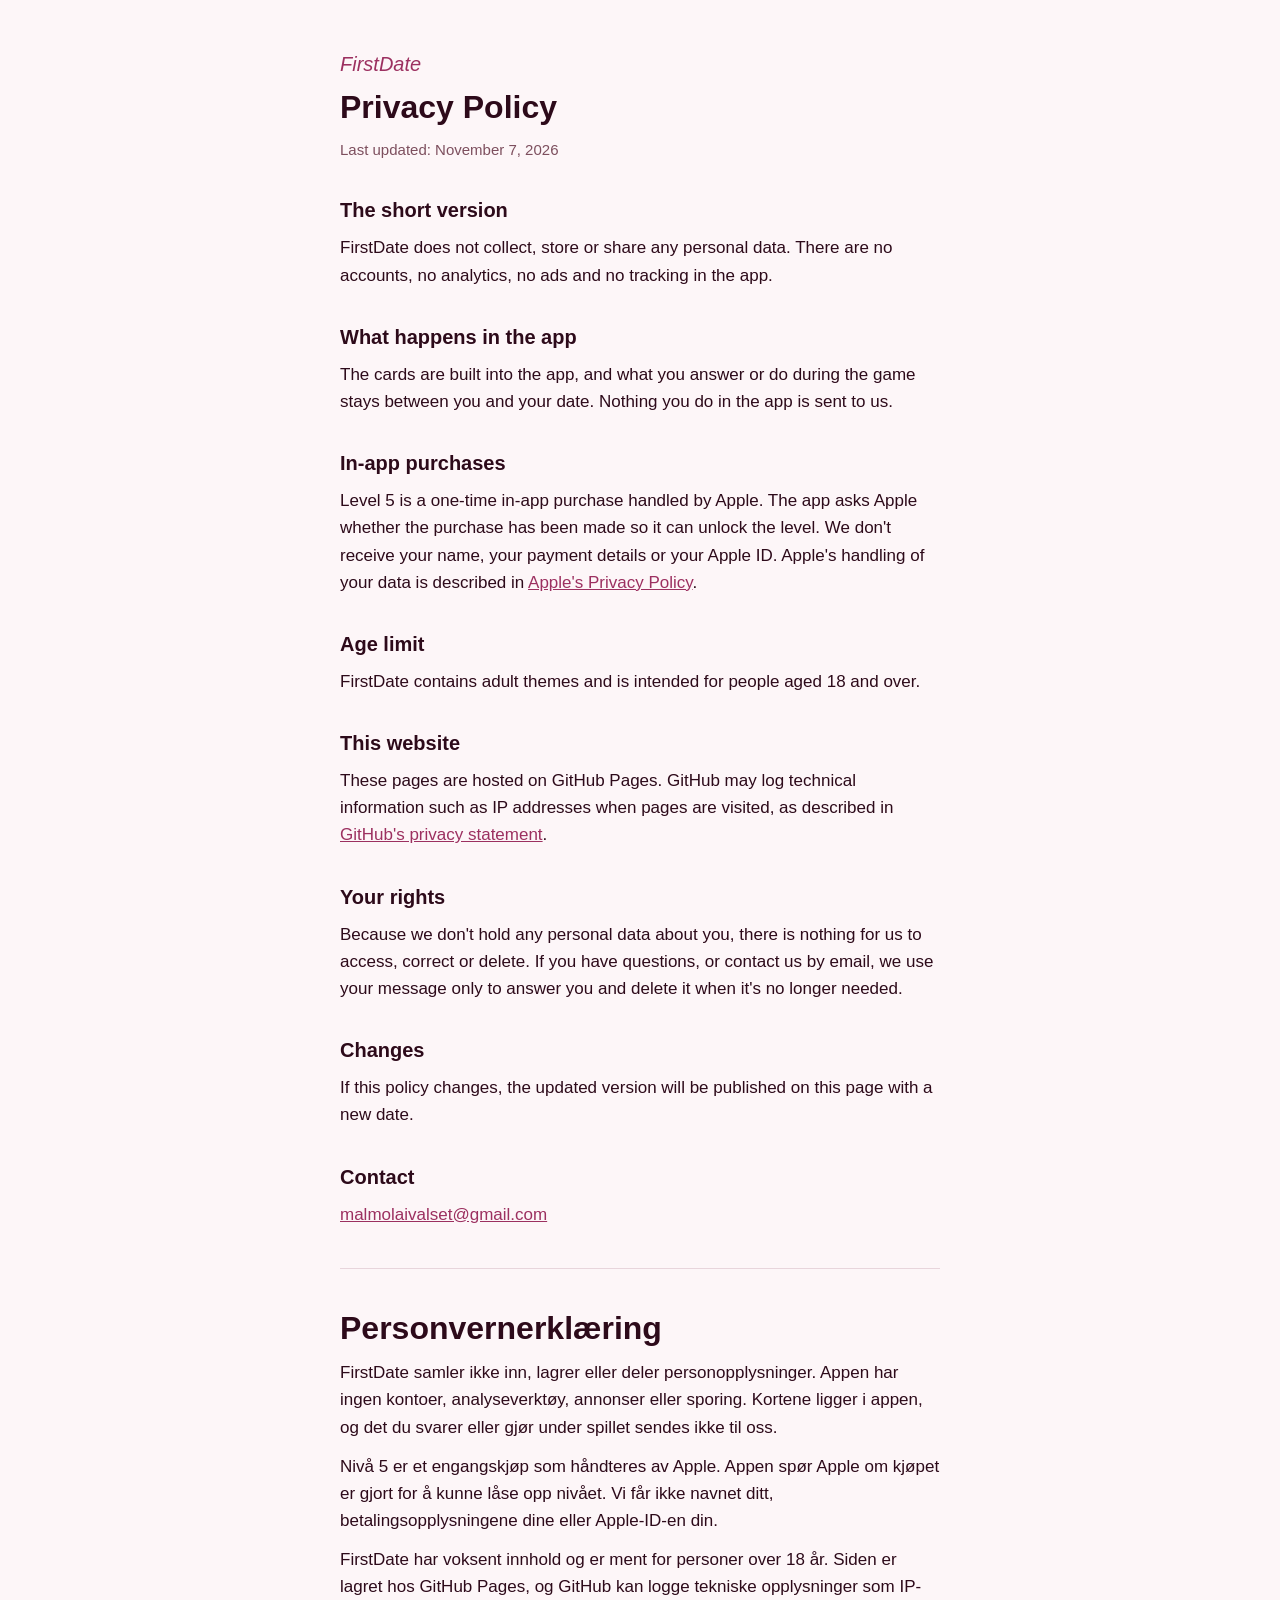
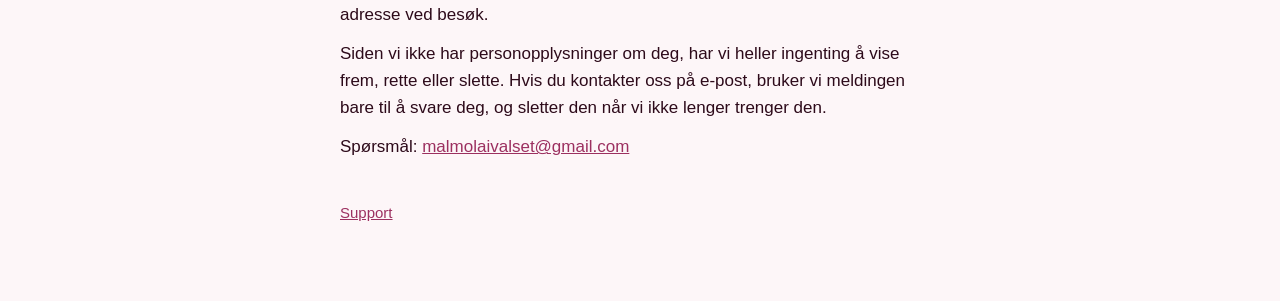
==== privacy.html @ d9dcc704 "Add FirstDate support and privacy pages Co-Authored-By: Claude Opus 5.5 <noreply@anthropic.com>" ====
<!doctype html>
<html lang="en">
<head>
<meta charset="utf-8">
<meta name="viewport" content="width=device-width, initial-scale=1">
<title>FirstDate Privacy Policy</title>
<link rel="stylesheet" href="style.css">
</head>
<body>
<main>
  <p class="brand">FirstDate</p>
  <h1>Privacy Policy</h1>
  <p class="muted">Last updated: November 7, 2026</p>

  <h2>The short version</h2>
  <p>FirstDate does not collect, store or share any personal data. There are no accounts, no analytics, no ads and no tracking in the app.</p>

  <h2>What happens in the app</h2>
  <p>The cards are built into the app, and what you answer or do during the game stays between you and your date. Nothing you do in the app is sent to us.</p>

  <h2>In-app purchases</h2>
  <p>Level 5 is a one-time in-app purchase handled by Apple. The app asks Apple whether the purchase has been made so it can unlock the level. We don't receive your name, your payment details or your Apple ID. Apple's handling of your data is described in <a href="https://www.apple.com/legal/privacy/">Apple's Privacy Policy</a>.</p>

  <h2>Age limit</h2>
  <p>FirstDate contains adult themes and is intended for people aged 18 and over.</p>

  <h2>This website</h2>
  <p>These pages are hosted on GitHub Pages. GitHub may log technical information such as IP addresses when pages are visited, as described in <a href="https://docs.github.com/en/site-policy/privacy-policies/github-general-privacy-statement">GitHub's privacy statement</a>.</p>

  <h2>Your rights</h2>
  <p>Because we don't hold any personal data about you, there is nothing for us to access, correct or delete. If you have questions, or contact us by email, we use your message only to answer you and delete it when it's no longer needed.</p>

  <h2>Changes</h2>
  <p>If this policy changes, the updated version will be published on this page with a new date.</p>

  <h2>Contact</h2>
  <p><a href="mailto:malmolaivalset@gmail.com">malmolaivalset@gmail.com</a></p>

  <hr>

  <h1 lang="nb">Personvernerklæring</h1>
  <div lang="nb">
    <p>FirstDate samler ikke inn, lagrer eller deler personopplysninger. Appen har ingen kontoer, analyseverktøy, annonser eller sporing. Kortene ligger i appen, og det du svarer eller gjør under spillet sendes ikke til oss.</p>
    <p>Nivå 5 er et engangskjøp som håndteres av Apple. Appen spør Apple om kjøpet er gjort for å kunne låse opp nivået. Vi får ikke navnet ditt, betalingsopplysningene dine eller Apple-ID-en din.</p>
    <p>FirstDate har voksent innhold og er ment for personer over 18 år. Siden er lagret hos GitHub Pages, og GitHub kan logge tekniske opplysninger som IP-adresse ved besøk.</p>
    <p>Siden vi ikke har personopplysninger om deg, har vi heller ingenting å vise frem, rette eller slette. Hvis du kontakter oss på e-post, bruker vi meldingen bare til å svare deg, og sletter den når vi ikke lenger trenger den.</p>
    <p>Spørsmål: <a href="mailto:malmolaivalset@gmail.com">malmolaivalset@gmail.com</a></p>
  </div>

  <p class="muted footer"><a href="index.html">Support</a></p>
</main>
</body>
</html>
---- style.css ----
:root {
  --bg: #fdf6f8;
  --text: #2d0a1a;
  --muted: #7d4f5e;
  --accent: #9c3060;
  --line: #e8d5dc;
}
@media (prefers-color-scheme: dark) {
  :root {
    --bg: #1a0510;
    --text: #f5d8e8;
    --muted: #c49aad;
    --accent: #e8a0b8;
    --line: #4a2233;
  }
}
* { box-sizing: border-box; }
body {
  margin: 0;
  background: var(--bg);
  color: var(--text);
  font: 17px/1.6 -apple-system, BlinkMacSystemFont, "Segoe UI", Roboto, sans-serif;
}
main { max-width: 640px; margin: 0 auto; padding: 48px 20px 64px; }
h1 { font-size: 32px; line-height: 1.2; margin: 8px 0 12px; }
h2 { font-size: 20px; margin: 32px 0 8px; }
h3 { font-size: 17px; margin: 20px 0 4px; }
p { margin: 0 0 12px; overflow-wrap: anywhere; }
a { color: var(--accent); }
hr { border: 0; border-top: 1px solid var(--line); margin: 40px 0; }
.brand { color: var(--accent); font-style: italic; font-size: 20px; margin: 0; }
.muted { color: var(--muted); font-size: 15px; }
.footer { margin-top: 40px; }
.button {
  display: inline-block;
  padding: 10px 20px;
  border: 1.5px solid var(--accent);
  border-radius: 999px;
  text-decoration: none;
  font-weight: 600;
}
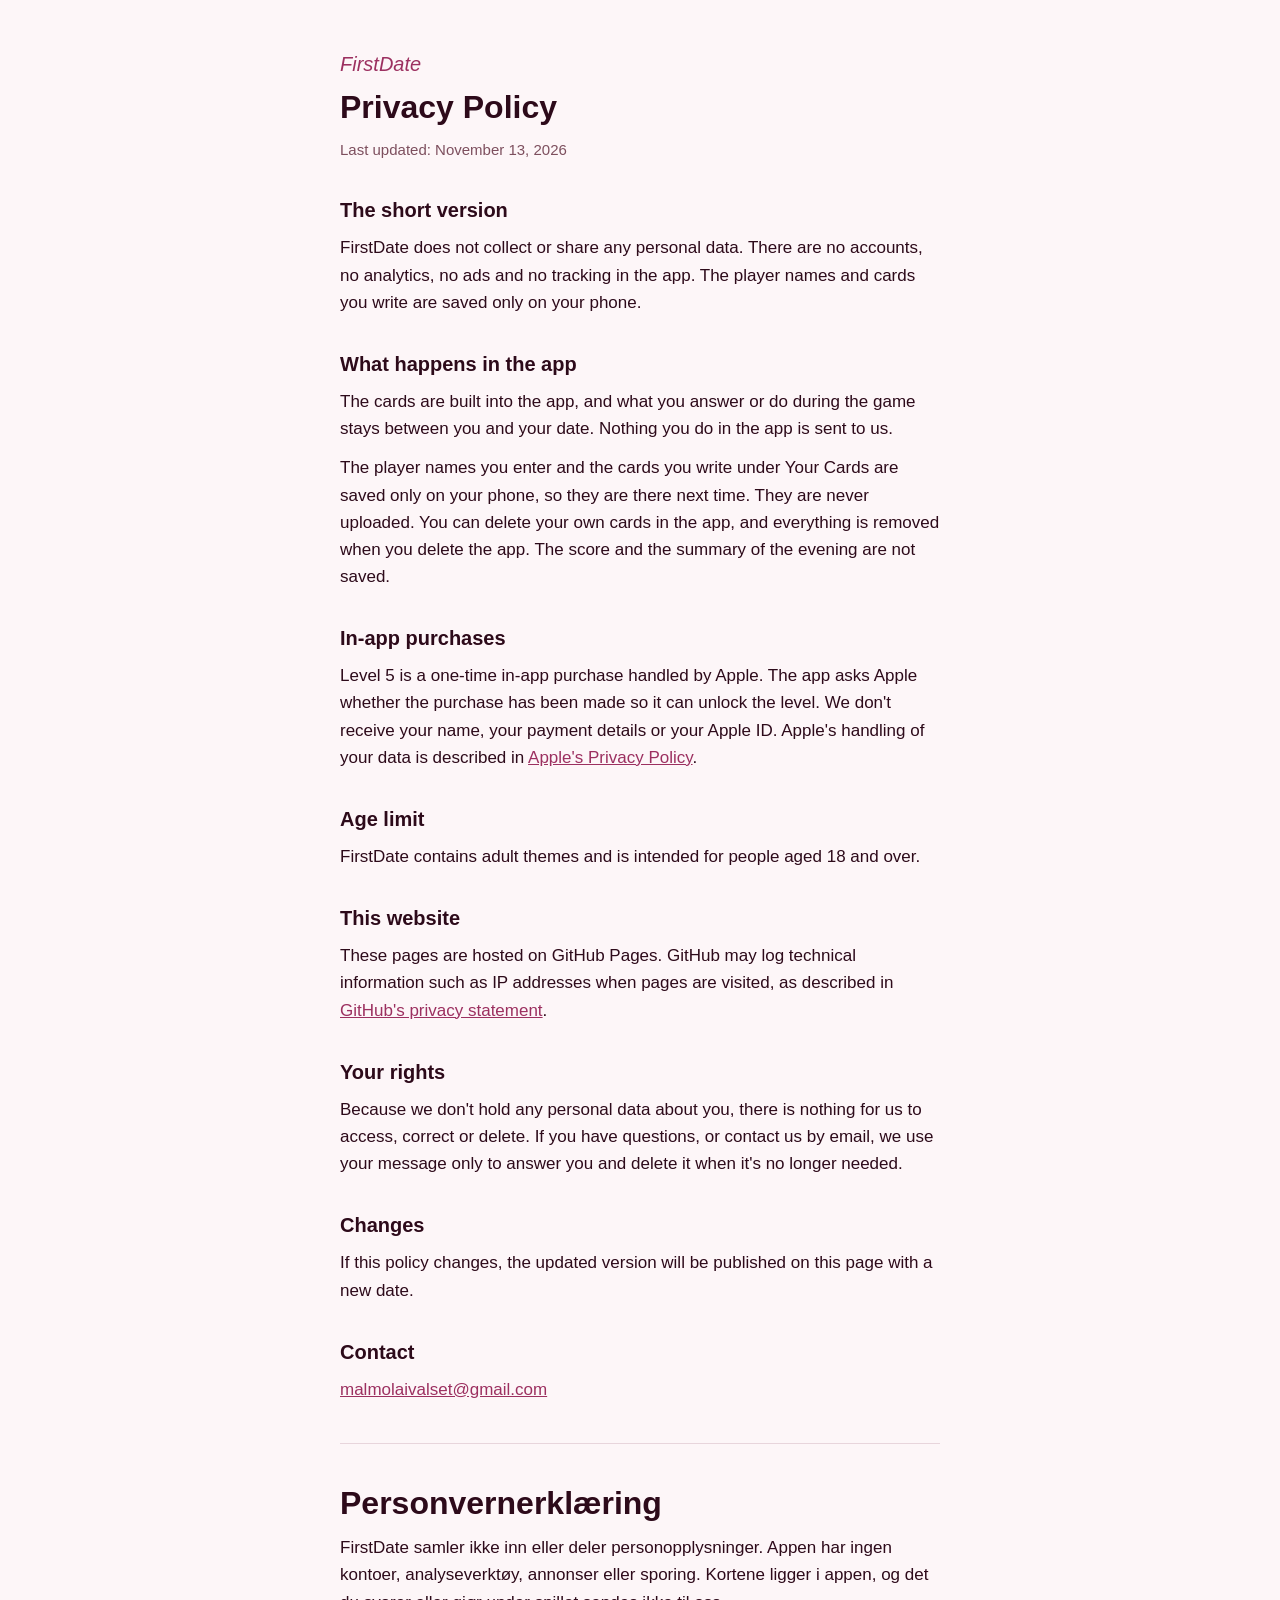
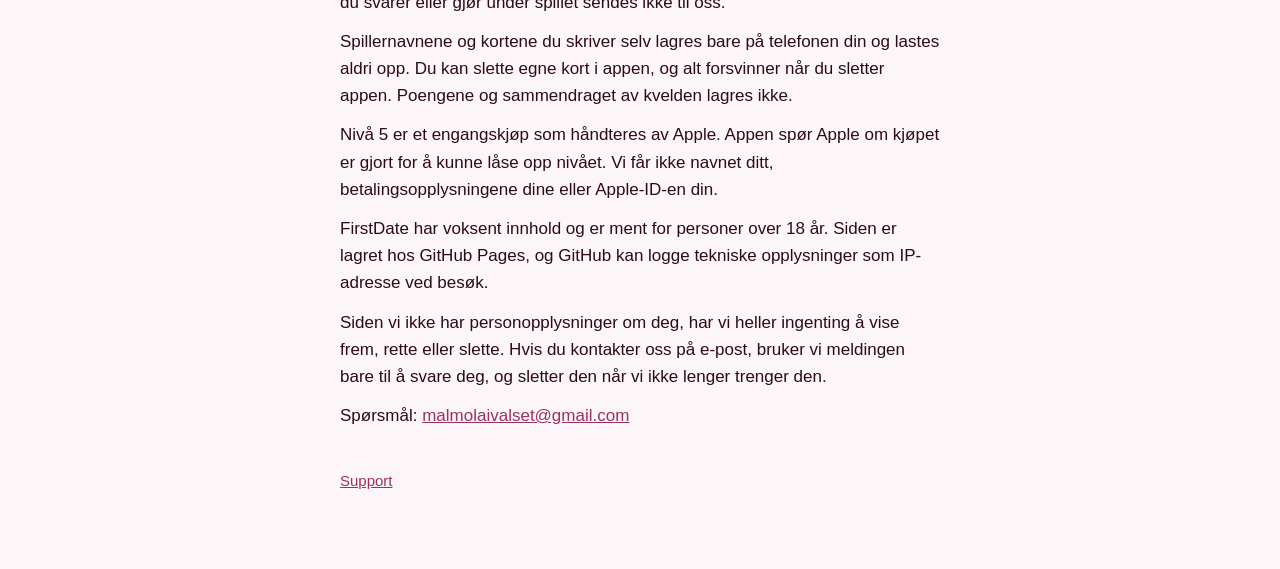
==== commit 0c57d26d: "Privacy policy: names and custom cards are stored on the device only" ====
--- a/privacy.html
+++ b/privacy.html
@@ -10,13 +10,14 @@
 <main>
   <p class="brand">FirstDate</p>
   <h1>Privacy Policy</h1>
-  <p class="muted">Last updated: November 7, 2026</p>
+  <p class="muted">Last updated: November 13, 2026</p>
 
   <h2>The short version</h2>
-  <p>FirstDate does not collect, store or share any personal data. There are no accounts, no analytics, no ads and no tracking in the app.</p>
+  <p>FirstDate does not collect or share any personal data. There are no accounts, no analytics, no ads and no tracking in the app. The player names and cards you write are saved only on your phone.</p>
 
   <h2>What happens in the app</h2>
   <p>The cards are built into the app, and what you answer or do during the game stays between you and your date. Nothing you do in the app is sent to us.</p>
+  <p>The player names you enter and the cards you write under Your Cards are saved only on your phone, so they are there next time. They are never uploaded. You can delete your own cards in the app, and everything is removed when you delete the app. The score and the summary of the evening are not saved.</p>
 
   <h2>In-app purchases</h2>
   <p>Level 5 is a one-time in-app purchase handled by Apple. The app asks Apple whether the purchase has been made so it can unlock the level. We don't receive your name, your payment details or your Apple ID. Apple's handling of your data is described in <a href="https://www.apple.com/legal/privacy/">Apple's Privacy Policy</a>.</p>
@@ -40,7 +41,8 @@
 
   <h1 lang="nb">Personvernerklæring</h1>
   <div lang="nb">
-    <p>FirstDate samler ikke inn, lagrer eller deler personopplysninger. Appen har ingen kontoer, analyseverktøy, annonser eller sporing. Kortene ligger i appen, og det du svarer eller gjør under spillet sendes ikke til oss.</p>
+    <p>FirstDate samler ikke inn eller deler personopplysninger. Appen har ingen kontoer, analyseverktøy, annonser eller sporing. Kortene ligger i appen, og det du svarer eller gjør under spillet sendes ikke til oss.</p>
+    <p>Spillernavnene og kortene du skriver selv lagres bare på telefonen din og lastes aldri opp. Du kan slette egne kort i appen, og alt forsvinner når du sletter appen. Poengene og sammendraget av kvelden lagres ikke.</p>
     <p>Nivå 5 er et engangskjøp som håndteres av Apple. Appen spør Apple om kjøpet er gjort for å kunne låse opp nivået. Vi får ikke navnet ditt, betalingsopplysningene dine eller Apple-ID-en din.</p>
     <p>FirstDate har voksent innhold og er ment for personer over 18 år. Siden er lagret hos GitHub Pages, og GitHub kan logge tekniske opplysninger som IP-adresse ved besøk.</p>
     <p>Siden vi ikke har personopplysninger om deg, har vi heller ingenting å vise frem, rette eller slette. Hvis du kontakter oss på e-post, bruker vi meldingen bare til å svare deg, og sletter den når vi ikke lenger trenger den.</p>
